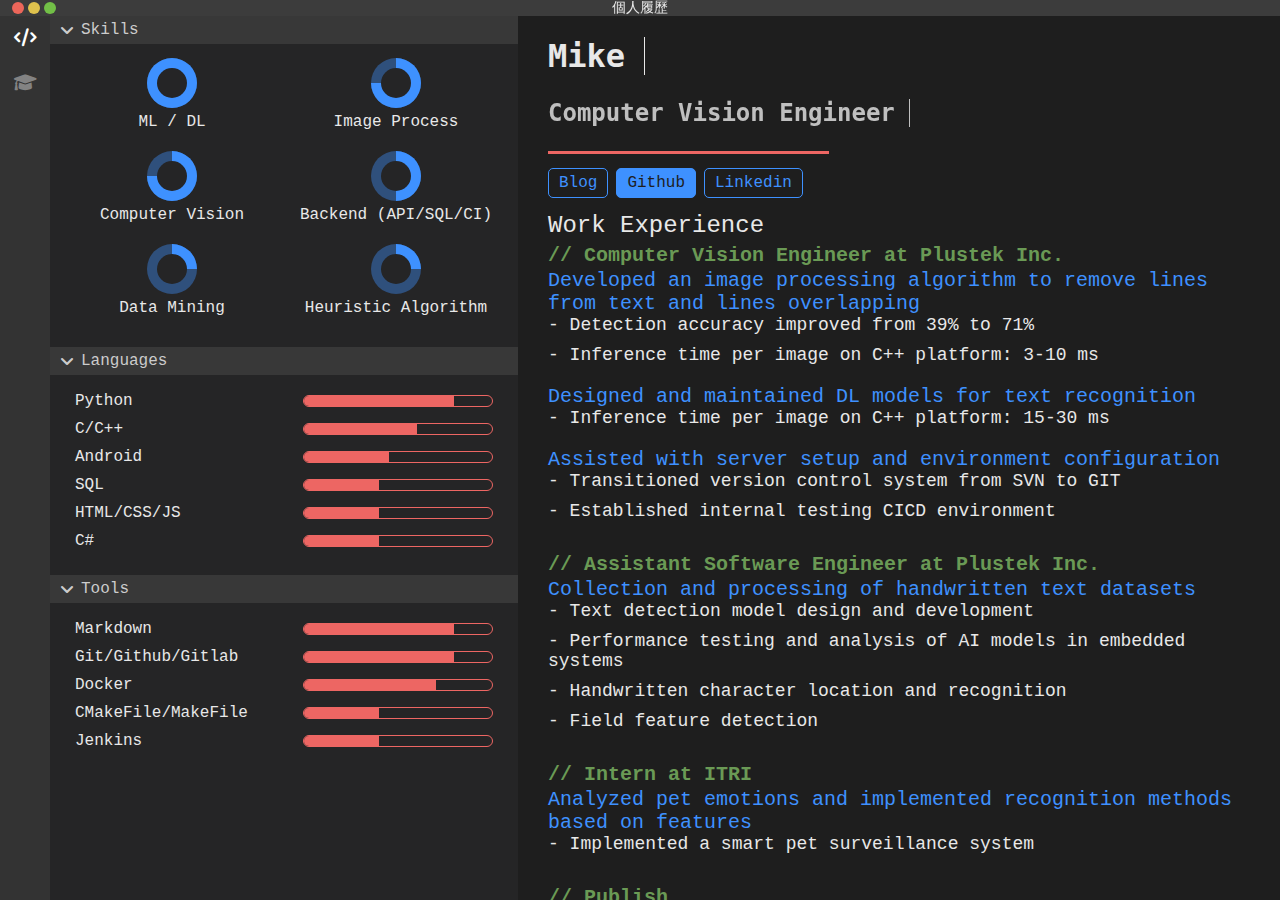
==== index.html @ 00a4b206 "Modify index.html" ====
<!DOCTYPE html>
<html lang="en">
<head>
<meta charset="UTF-8">
<meta name="viewport" content="width=device-width, initial-scale=1.0">
<title>Mike's resume</title>
<link rel="stylesheet" href="resume.css">
<link rel="stylesheet" href="https://cdnjs.cloudflare.com/ajax/libs/font-awesome/6.0.0-beta3/css/all.min.css">
<script src="https://code.jquery.com/jquery-3.6.0.min.js"></script>
<script src="resume.js" defer></script>
</head>
<body>
    <div class="resume-container">
        <div class="resume">
          <div class="top"><small class="circleBtn">&times;</small><small class="circleBtn">-</small><small class="circleBtn">+</small><small class="topText">個人履歷</small></div>
          <div class="bottom">
            <div class="activeSidebar">
                <div class="navTab active" data-target="skills"><span class="fas fa-code"></span></div>
                <div class="navTab" data-target="experience"><span class="fas fa-graduation-cap"> </span></div>
            </div>
            <div class="sidebar" data-id="skills">
              <div class="folder"><a class="folderTitle" href="javascript:;"><i class="fas fa-angle-down"></i>Skills</a>
                <div class="folderContent">
                  <ul class="listSkill">
                    <li>
                      <div class="circlePercent">
                        <div class="p90"></div>
                        <div class="p180"></div>
                        <div class="p270"></div>
                        <div class="p360"></div>
                      </div>ML / DL
                    </li>
                    <li>
                      <div class="circlePercent">
                        <div class="p90"></div>
                        <div class="p180"></div>
                        <div class="p270"></div>
                      </div>Image Process
                    </li>
                    <li>
                      <div class="circlePercent">
                        <div class="p90"></div>
                        <div class="p180"></div>
                        <div class="p270"></div>
                      </div>Computer Vision
                    </li>
                    <li>
                      <div class="circlePercent">
                        <div class="p90"></div>
                        <div class="p180"></div>
                      </div>Backend (API/SQL/CI)
                    </li>
                    <li>
                      <div class="circlePercent">
                        <div class="p90"></div>
                      </div>Data Mining
                    </li>
                    <li>
                      <div class="circlePercent">
                        <div class="p90"></div>
                      </div>Heuristic Algorithm
                    </li>
                  </ul>
                </div>
              </div>
              <div class="folder"><a class="folderTitle" href="#"><i class="fas fa-angle-down"></i>Languages</a>
                <div class="folderContent">
                  <ul class="listProgram">
                    <li>Python
                      <div class="bar">
                        <div class="value" data-percent="80%"></div>
                      </div>
                    </li>
                    <li>C/C++
                      <div class="bar">
                        <div class="value" data-percent="60%"></div>
                      </div>
                    </li>
                    <li>Android
                        <div class="bar">
                          <div class="value" data-percent="45%"></div>
                        </div>
                    </li>
                    <li>SQL
                      <div class="bar">
                        <div class="value" data-percent="40%"></div>
                      </div>
                    </li>
                    <li>HTML/CSS/JS
                      <div class="bar">
                        <div class="value" data-percent="40%"></div>
                      </div>
                    </li>
                    <li>C#
                      <div class="bar">
                        <div class="value" data-percent="40%"></div>
                      </div>
                    </li>
                  </ul>
                </div>
              </div>
              <div class="folder"><a class="folderTitle" href="#"><i class="fas fa-angle-down"></i>Tools</a>
                <div class="folderContent">
                  <ul class="listProgram">
                    <li>Markdown
                      <div class="bar">
                        <div class="value" data-percent="80%"></div>
                      </div>
                    </li>
                    <li>Git/Github/Gitlab
                      <div class="bar">
                        <div class="value" data-percent="80%"></div>
                      </div>
                    </li>
                    <li>Docker
                        <div class="bar">
                          <div class="value" data-percent="70%"></div>
                        </div>
                    </li>
                    <li>CMakeFile/MakeFile
                      <div class="bar">
                        <div class="value" data-percent="40%"></div>
                      </div>
                    </li>
                    <li>Jenkins
                      <div class="bar">
                        <div class="value" data-percent="40%"></div>
                      </div>
                    </li>
                  </ul>
                </div>
              </div>
            </div>
            <div class="sidebar" data-id="experience" style="display: none">
                <div class="folder"><a class="folderTitle" href="#"><i class="fas fa-angle-down"></i>Education</a>
                    <div class="folderContent">
                      <ul class="listExp">
                        <li class="expBlock"><span class="year">2021 Sep<br>~<br>2023 Jun</span>
                            <ul class="infoList">
                              <li style="font-size: 20px;">NKUST</li>
                              <li class="companyName">Electronical Engineering, MS</li>
                              <li class="frameworks">Python / C++</li>
                            </ul>
                        </li>
                        <li class="expBlock"><span class="year">2017 Sep<br>~<br>2021 Jun</span>
                          <ul class="infoList"> 
                            <li style="font-size: 20px;">NUU</li>
                            <li class="companyName">Electronic Engineering, BS</li>
                            <li class="frameworks">Python / C++ / C# / SQL </li>
                          </ul>
                        </li>
                      </ul>
                    </div>
                </div>
                <div class="folder"><a class="folderTitle" href="#"><i class="fas fa-angle-down"></i>Experience</a>
                <div class="folderContent">
                  <ul class="listExp">
                    <li class="expBlock"><span class="year">2023 Aug<br>~<br>now</span>
                      <ul class="infoList"> 
                        <li style="font-size: 20px;">Computer Vision Engineer</li>
                        <li class="companyName">Plustek Inc.</li>
                        <li class="frameworks">Python / C++</li>
                      </ul>
                    </li>
                    <li class="expBlock"><span class="year">2021 Sep<br>~<br>2023 Mar</span>
                        <ul class="infoList"> 
                          <li style="font-size: 20px;">Assistant Software Engineer</li>
                          <li class="companyName">Plustek Inc.</li>
                          <li class="frameworks">Python</li>
                        </ul>
                    </li>
                    <li class="expBlock"><span class="year">2020 Mar<br>~<br>2020 Aug</span>
                        <ul class="infoList"> 
                          <li style="font-size: 20px;">Intern</li>
                          <li class="companyName">ITRI</li>
                          <li class="frameworks">Python / C# / SQL </li>
                        </ul>
                    </li>
                  </ul>
                </div>
                </div>
            </div>
            <div class="right">
              <h1 class="titleName">Mike</h1>
              <h3 class="subTitle">Computer Vision Engineer</h3>
              <hr/>
              <div class="extBtns">
                <a class="btnExtLink" href="https://mikehuang0618.github.io/" target="_blank">Blog</a>
                <a class="btnExtLink fill" href="https://github.com/mikehuang0618" target="_blank">Github</a>
                <a class="btnExtLink" href="https://www.linkedin.com/in/mike-z-h-huang-01683a231/" target="_blank">Linkedin</a>
              </div>
              <h2>Work Experience</h2>
              <ul class="basic">
                <li>
                    <p class="comment" style="font-size: 20px; font-weight: bold;">Computer Vision Engineer at Plustek Inc.</p>
                    <ul>
                        <li style="color: #3E91FF; font-size: 20px;">Developed an image processing algorithm to remove lines from text and lines overlapping
                            <ul>
                                <li style="color: #E8E8E8; font-size: 18px;">- Detection accuracy improved from 39% to 71%</li>
                                <li style="color: #E8E8E8; font-size: 18px;">- Inference time per image on C++ platform: 3-10 ms</li>
                            </ul>
                        </li>
                        <li style="color: #3E91FF; font-size: 20px;">Designed and maintained DL models for text recognition
                            <ul>
                                <li style="color: #E8E8E8; font-size: 18px;">- Inference time per image on C++ platform: 15-30 ms</li>
                            </ul>
                        </li>
                        <li style="color: #3E91FF; font-size: 20px;">Assisted with server setup and environment configuration
                            <ul>
                                <li style="color: #E8E8E8; font-size: 18px;">- Transitioned version control system from SVN to GIT</li>
                                <li style="color: #E8E8E8; font-size: 18px;">- Established internal testing CICD environment</li>
                            </ul>
                        </li>
                    </ul>
                </li>
                <li>
                    <p class="comment" style="font-size: 20px; font-weight: bold;">Assistant Software Engineer at Plustek Inc.</p>
                    <ul>
                        <li style="color: #3E91FF; font-size: 20px;">Collection and processing of handwritten text datasets
                            <ul>
                                <li style="color: #E8E8E8; font-size: 18px;">- Text detection model design and development</li>
                                <li style="color: #E8E8E8; font-size: 18px;">- Performance testing and analysis of AI models in embedded systems</li>
                                <li style="color: #E8E8E8; font-size: 18px;">- Handwritten character location and recognition</li>
                                <li style="color: #E8E8E8; font-size: 18px;">- Field feature detection</li>
                            </ul>
                        </li>
                    </ul>
                </li>
                <li>
                    <p class="comment" style="font-size: 20px; font-weight: bold;">Intern at ITRI</p>
                    <ul>
                        <li style="color: #3E91FF; font-size: 20px;">Analyzed pet emotions and implemented recognition methods based on features
                            <ul>
                                <li style="color: #E8E8E8; font-size: 18px;">- Implemented a smart pet surveillance system</li>
                            </ul>
                        </li>
                    </ul>
                </li>
                <li>
                    <p class="comment" style="font-size: 20px; font-weight: bold;">Publish</p>
                    <ul>
                        <li style="color: #3E91FF; font-size: 20px;">International journals
                            <ul>
                                <li style="color: #E8E8E8; font-style: italic; font-size: 18px;">- Design and Validation of a Deep Learning Model for Renal Stone Detection and Segmentation on Kidney–Ureter–Bladder Images, Bioengineering, 2023</li>
                            </ul>
                            <ul>
                                <li style="color: #E8E8E8; font-style: italic; font-size: 18px;">- WPO: A Whale Particle Optimization Algorithm, Int J Comput Intell Syst, 2023</li>
                            </ul>
                            <ul>
                                <li style="color: #E8E8E8; font-style: italic; font-size: 18px;">- Retinal Vascular Image Segmentation Using Improved UNet Based on Residual Module, Bioengineering, 2023</li>
                            </ul>
                            <ul>
                                <li style="color: #E8E8E8; font-style: italic; font-size: 18px;">- IWGAN: Anomaly Detection in Airport Based on Improved Wasserstein Generative Adversarial Network, Applied Sciences, 2023</li>
                            </ul>
                            <ul>
                                <li style="color: #E8E8E8; font-style: italic; font-size: 18px;">- Deep Learning Model for Computer-Aided Diagnosis of Urolithiasis Detection from Kidney–Ureter–Bladder Images, Bioengineering, 2022</li>
                            </ul>
                            <ul>
                                <li style="color: #E8E8E8; font-style: italic; font-size: 18px;">- Multiple Feature Dependency Detection for Deep Learning Technology - Smart Pet Surveillance System Implementation, Electronics, 2020</li>
                            </ul>
                        </li>
                        <li style="color: #3E91FF; font-size: 20px;">International conference papers
                            <ul>
                                <li style="color: #E8E8E8; font-style: italic; font-size: 18px;">- Recognition of Handwritten English and Digits Using Stroke Features and MLP, SCIS&ISIS, 2023</li>
                            </ul>
                            <ul>
                                <li style="color: #E8E8E8; font-style: italic; font-size: 18px;">- Anomaly Detection in Airport based on Generative Adversarial Network for Intelligent Transportation System, ICCE-TW, 2022</li>
                            </ul>
                        </li>
                    </ul>
                </li>
              </ul>
            </div>
          </div>
        </div>
      </div>
</body>
</html>
---- resume.css ----
@charset "UTF-8";
html, body {
  margin: 0;
  padding: 0;
  height: 100%;
  width: 100%;
  font-family: "Consolas", "Courier New", "Fira Code", monospace;
  color: #E8E8E8;
  background: #eee;
}

@keyframes typing {
	from { width: 0 }
}

@keyframes caret {
	50% { border-right-color: transparent; }
}

.resume .bottom .right .titleName {
	font: bold 200% Consolas, Monaco, monospace;
	width: 5ch;
	white-space: nowrap;
	overflow: hidden;
	border-right: .05em solid;
	animation: typing 5s steps(5) forwards,
	           caret 1s steps(1) infinite;
}

.resume .bottom .right .subTitle {
	font: bold 150% Consolas, Monaco, monospace;
  opacity: 0.8;
	width: 25ch;
	white-space: nowrap;
	overflow: hidden;
	border-right: .05em solid;
	animation: typing 5s steps(25) forwards,
	           caret 1s steps(1) infinite;
}

h2, h4, h5 {
  margin: 0;
  font-weight: 400;
}

h2 {
  margin-bottom: 5px;
}

h4 {
  opacity: 0.7;
  margin-top: 30px;
}

a {
  color: #3E91FF;
  text-decoration: none;
}

ul {
  list-style: none;
  margin-top: 0;
  padding-left: 0;
}

.resume-container {
  display: flex;
  justify-content: center;
  align-items: center;
  height: 100vh; /* Fill the entire viewport height */
  width: 100vw;  /* Fill the entire viewport width */
  overflow: hidden;
}
.resume {
  display: flex;
  flex-direction: column;
  width: 100%;
  height: 100%;
  background: #fff; /* Optional: Background color */
  overflow: hidden;
}
.resume .top {
  position: relative;
  background-color: #3C3C3C;
  height: 24px;
  padding: 0px 10px;
  display: flex;
  align-items: center;
}
.resume .top .topText {
  position: absolute;
  left: 50%;
  top: 50%;
  transform: translate(-50%, -50%);
  font-size: 14px;
}
.resume .top .circleBtn {
  position: relative;
  border-radius: 50%;
  text-align: center;
  cursor: pointer;
  width: 16px;
  height: 16px;
  font-size: 16px;
  line-height: 14px;
  transform: scale(0.75);
}
.resume .top .circleBtn .circleBtnIcon {
  position: absolute;
  left: 50%;
  top: 50%;
  transform: translate(-50%, -50%);
}
.resume .top .circleBtn:nth-child(1) {
  background-color: #EC665A;
  color: #EC665A;
}
.resume .top .circleBtn:nth-child(1):hover {
  color: #731611;
}
.resume .top .circleBtn:nth-child(2) {
  background-color: #DFC24D;
  color: #DFC24D;
}
.resume .top .circleBtn:nth-child(2):hover {
  color: #8F5B24;
}
.resume .top .circleBtn:nth-child(3) {
  background-color: #72BF47;
  color: #72BF47;
}
.resume .top .circleBtn:nth-child(3):hover {
  color: #2D641E;
}
.resume .bottom {
  display: flex;
  height: 100%;
}
.resume .bottom .activeSidebar {
  width: 50px;
  background-color: #333333;
}
.resume .bottom .activeSidebar .navTab {
  text-align: center;
  padding: 12px 0px;
  font-size: 18px;
  cursor: pointer;
  color: #838383;
}
.resume .bottom .activeSidebar .navTab.active, .resume .bottom .activeSidebar .navTab:hover {
  color: white;
}
.resume .bottom .sidebar {
  background: #252526;
  flex: 4;
}
.resume .bottom .sidebar .folder .folderTitle {
  display: flex;
  align-items: center;
  color: #CCCCCC;
  background-color: #383838;
  border: solid 1px #383838;
  padding: 4px 10px;
  cursor: pointer;
}
.resume .bottom .sidebar .folder .folderTitle:hover {
  border-color: #3E91FF;
}
.resume .bottom .sidebar .folder .folderTitle i {
  width: 20px;
}
.resume .bottom .sidebar .folder .folderContent {
  background-color: #252526;
  padding: 4px 10px;
}
.resume .bottom .right {
  background: #1E1E1E;
  flex: 6;
  padding: 0px 30px;
  padding-bottom: 20px;
  overflow: auto;
}
.resume .bottom .right::-webkit-scrollbar {
  width: 0px;
  background: transparent;
}

.resume .bottom .right hr {
  border: none;
  border-bottom: 3px solid #ed6663;
  width: 40%;
  margin-left: 0;
  margin-bottom: 14px;
}
.resume .bottom .right p.comment {
  color: #6A9A55;
  margin: 2px 0px;
}
.resume .bottom .right p.comment:before {
  content: "// ";
}
.resume .bottom .right .extBtns {
  display: flex;
  margin: 14px 0px;
}
.resume .bottom .right .extBtns .btnExtLink {
  display: inline-block;
  padding: 5px 10px;
  margin-right: 8px;
  transition-duration: 0.2s;
  overflow: hidden;
  border: solid 1px #3E91FF;
  box-sizing: border-box;
  font-weight: 500;
  border-radius: 5px;
}
.resume .bottom .right .extBtns .btnExtLink.fill {
  background-color: #3E91FF;
  border-color: #3E91FF;
  color: #1E1E1E;
}
.resume .bottom .right .extBtns .btnExtLink:hover {
  background-color: #ed6663;
  border-color: #ed6663;
  color: #252526;
}

ul.listSkill {
  display: flex;
  flex-wrap: wrap;
}
ul.listSkill li {
  width: 50%;
  display: flex;
  flex-direction: column;
  align-items: center;
  text-align: center;
  padding: 10px;
  box-sizing: border-box;
  font-size: 16px;
}

.circlePercent {
  width: 50px;
  height: 50px;
  position: relative;
  background-color: rgba(62, 145, 255, 0.4);
  border-radius: 50%;
  overflow: hidden;
  margin-bottom: 5px;
}
.circlePercent:after {
  content: "";
  width: calc(100% - 20px);
  height: calc(100% - 20px);
  position: absolute;
  left: 50%;
  top: 50%;
  transform: translate(-50%, -50%);
  background-color: #252526;
  border-radius: 50%;
}
.circlePercent .p90, .circlePercent .p180, .circlePercent .p270, .circlePercent .p360 {
  width: 50%;
  height: 50%;
  position: absolute;
  background-color: #3E91FF;
}
.circlePercent .p90 {
  top: 0;
  left: 50%;
}
.circlePercent .p180 {
  top: 50%;
  left: 50%;
}
.circlePercent .p270 {
  top: 50%;
  left: 0;
}
.circlePercent .p360 {
  top: 0;
  left: 0;
}

ul.listProgram {
  margin-top: 8px;
}
ul.listProgram li {
  padding: 5px 15px;
  display: flex;
  justify-content: space-between;
  align-items: center;
}
ul.listProgram li .bar {
  width: 45%;
  height: 10px;
  border: solid 1px #ed6663;
  border-radius: 12px;
  overflow: hidden;
}
ul.listProgram li .bar .value {
  width: 0;
  height: 100%;
  background-color: #ed6663;
}

ul.listExp li.expBlock {
  display: flex;
  margin: 10px 0px;
  min-height: 60px;
}
ul.listExp li.expBlock .year {
  display: inline-block;
  font-size: 18px;
  width: 100px;
  text-align: center;
  padding-right: 0 10px;
}
ul.listExp li.expBlock .infoList {
  padding-left: 10px;
  border-left: 5px solid #fff;
}
ul.listExp li.expBlock .infoList li {
  font-weight: bold;
  padding-bottom: 4px;
}
ul.listExp li.expBlock .infoList .companyName {
  font-size: 18px;
  color: #6A9A55;
}
ul.listExp li.expBlock .infoList .frameworks {
  font-size: 16px;
  color: #D2B87C;
  font-weight: normal;
}
ul.listExp li.expBlock:nth-child(1) .infoList {
  border-color: rgba(62, 145, 255, 0.4);
}
ul.listExp li.expBlock:nth-child(2) .infoList {
  border-color: rgba(62, 145, 255, 0.7);
}
ul.listExp li.expBlock:nth-child(3) .infoList {
  border-color: #3E91FF;
}
ul.listExp li.expBlock:nth-child(4) .infoList {
  border-color: #4192fc;
}
ul.listExp li.expBlock:nth-child(5) .infoList {
  border-color: #4a96f9;
}

ul.basic li {
  padding-bottom: 10px;
}
ul.basic li p {
  margin: 4px 0px;
}
ul.basic li small {
  color: #ccc;
  display: block;
}
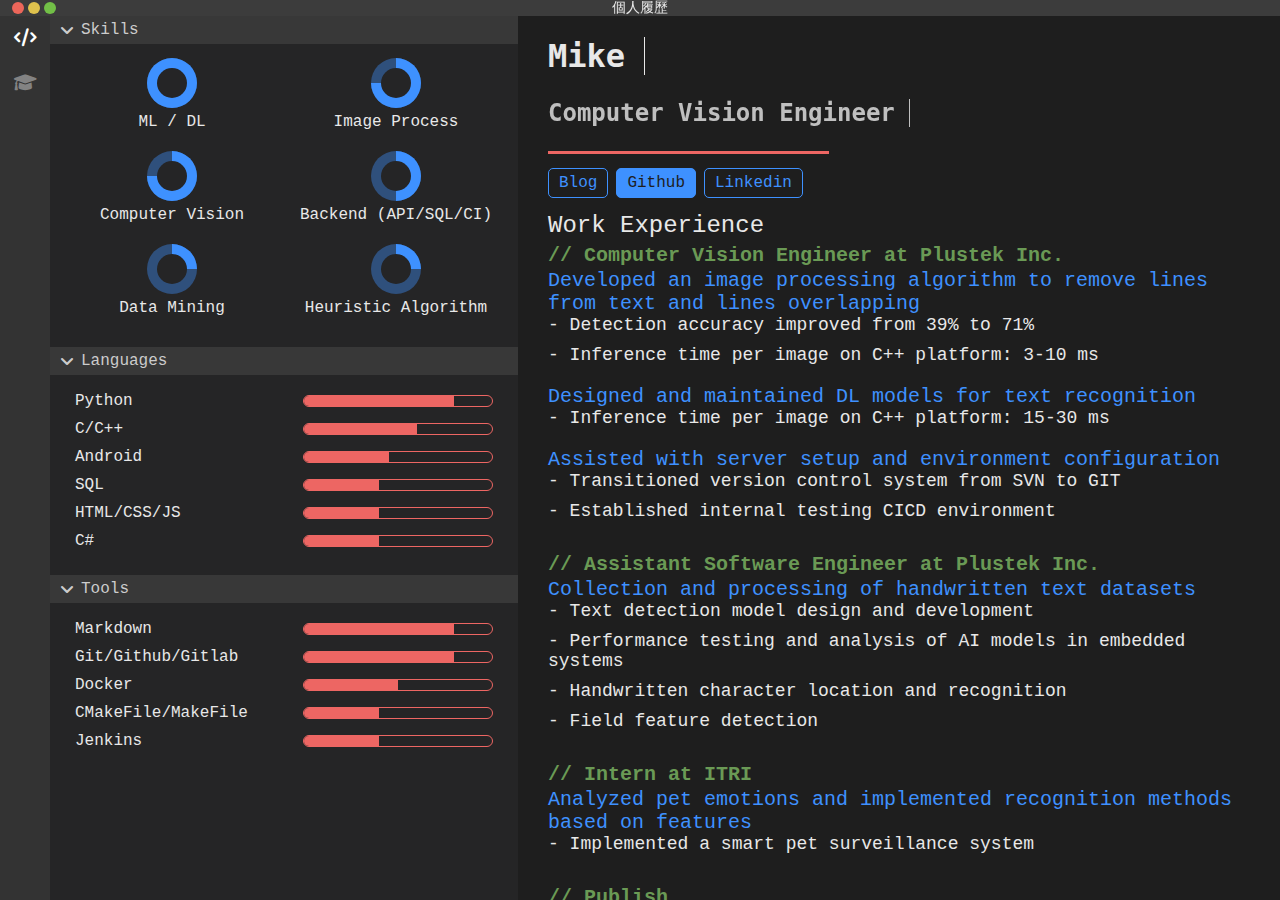
==== commit bb5eab06: "Update resume." ====
--- a/index.html
+++ b/index.html
@@ -114,7 +114,7 @@
                     </li>
                     <li>Docker
                         <div class="bar">
-                          <div class="value" data-percent="70%"></div>
+                          <div class="value" data-percent="50%"></div>
                         </div>
                     </li>
                     <li>CMakeFile/MakeFile
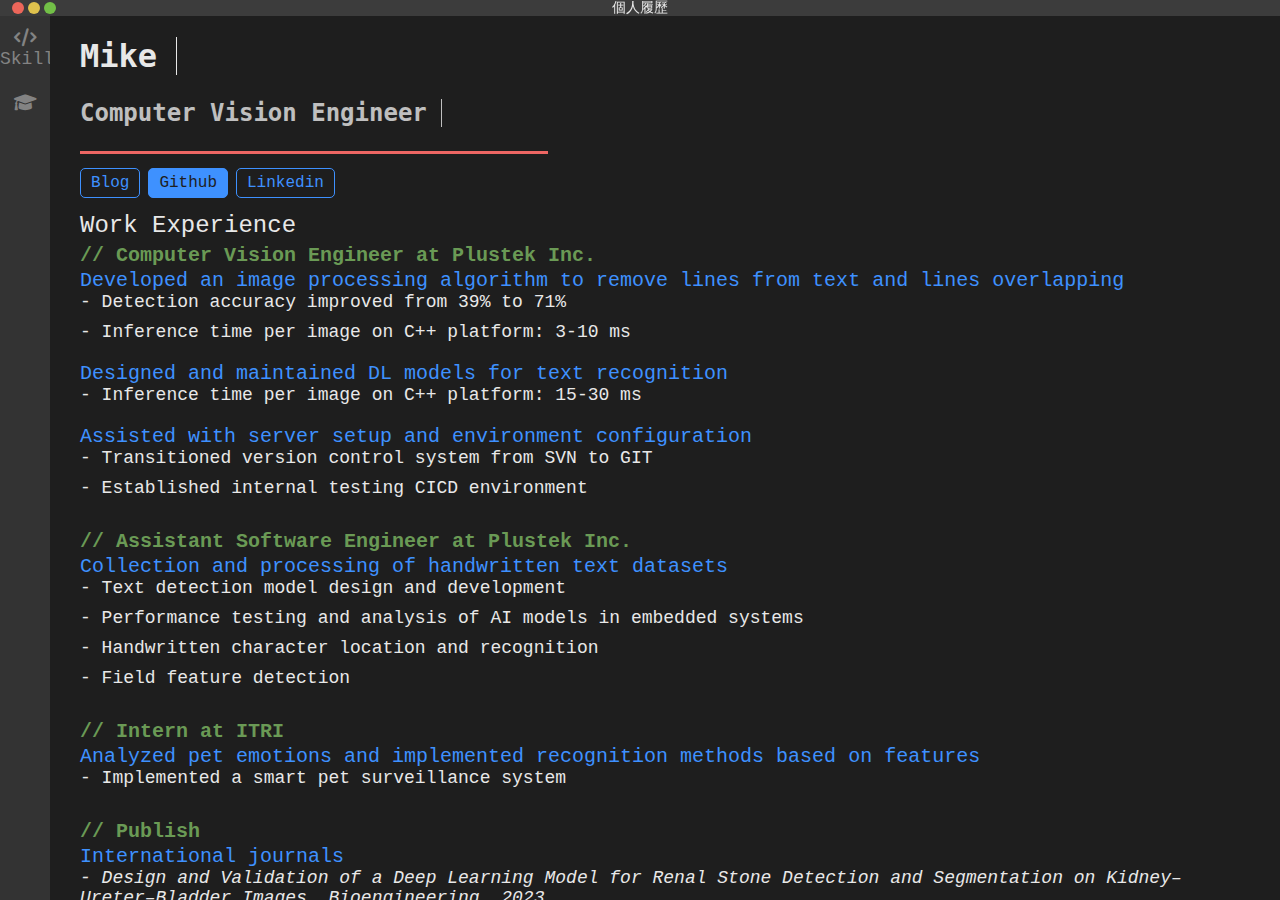
==== commit 111d84bc: "Modify sidebar" ====
--- a/index.html
+++ b/index.html
@@ -15,10 +15,15 @@
           <div class="top"><small class="circleBtn">&times;</small><small class="circleBtn">-</small><small class="circleBtn">+</small><small class="topText">個人履歷</small></div>
           <div class="bottom">
             <div class="activeSidebar">
-                <div class="navTab active" data-target="skills"><span class="fas fa-code"></span></div>
-                <div class="navTab" data-target="experience"><span class="fas fa-graduation-cap"> </span></div>
-            </div>
-            <div class="sidebar" data-id="skills">
+                <div class="navTab" data-target="skills" title="Skills">
+                  <span class="fas fa-code"></span>
+                  <div class="tooltip">Skills</div>
+                </div>
+                <div class="navTab" data-target="experience" title="Experience">
+                  <span class="fas fa-graduation-cap"></span>
+                </div>
+            </div>
+            <div class="sidebar" data-id="skills" style="display: none">
               <div class="folder"><a class="folderTitle" href="javascript:;"><i class="fas fa-angle-down"></i>Skills</a>
                 <div class="folderContent">
                   <ul class="listSkill">
--- a/resume.css
+++ b/resume.css
@@ -15,6 +15,7 @@
 
 @keyframes caret {
 	50% { border-right-color: transparent; }
+  to { border-right: none; }
 }
 
 .resume .bottom .right .titleName {
@@ -24,7 +25,7 @@
 	overflow: hidden;
 	border-right: .05em solid;
 	animation: typing 5s steps(5) forwards,
-	           caret 1s steps(1) infinite;
+	           caret 1s steps(1) 5s forwards;
 }
 
 .resume .bottom .right .subTitle {
@@ -35,7 +36,7 @@
 	overflow: hidden;
 	border-right: .05em solid;
 	animation: typing 5s steps(25) forwards,
-	           caret 1s steps(1) infinite;
+	           caret 1s steps(1) 5s forwards;
 }
 
 h2, h4, h5 {
@@ -136,6 +137,9 @@
   display: flex;
   height: 100%;
 }
+.resume .bottom.hidden {
+  display: none;
+}
 .resume .bottom .activeSidebar {
   width: 50px;
   background-color: #333333;
@@ -152,7 +156,8 @@
 }
 .resume .bottom .sidebar {
   background: #252526;
-  flex: 4;
+  flex: 0;
+  display: none;
 }
 .resume .bottom .sidebar .folder .folderTitle {
   display: flex;
@@ -175,10 +180,11 @@
 }
 .resume .bottom .right {
   background: #1E1E1E;
-  flex: 6;
+  flex: 1;
   padding: 0px 30px;
   padding-bottom: 20px;
   overflow: auto;
+  height: 100%;
 }
 .resume .bottom .right::-webkit-scrollbar {
   width: 0px;
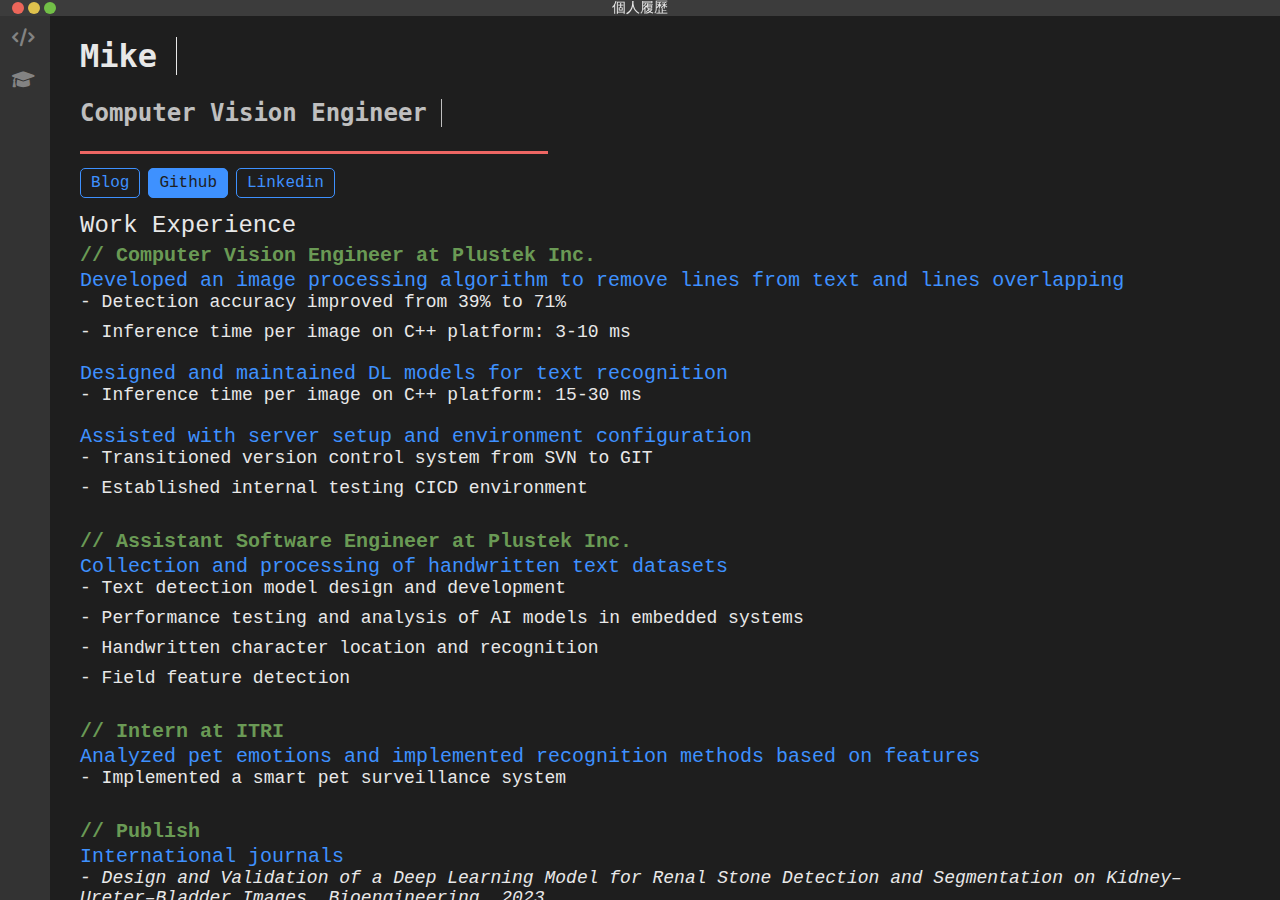
==== commit cf2fd0fb: "Add tooltips" ====
--- a/index.html
+++ b/index.html
@@ -15,12 +15,13 @@
           <div class="top"><small class="circleBtn">&times;</small><small class="circleBtn">-</small><small class="circleBtn">+</small><small class="topText">個人履歷</small></div>
           <div class="bottom">
             <div class="activeSidebar">
-                <div class="navTab" data-target="skills" title="Skills">
+                <div class="navTab" data-target="skills">
                   <span class="fas fa-code"></span>
                   <div class="tooltip">Skills</div>
                 </div>
-                <div class="navTab" data-target="experience" title="Experience">
+                <div class="navTab" data-target="experience">
                   <span class="fas fa-graduation-cap"></span>
+                  <div class="tooltip">Experience</div>
                 </div>
             </div>
             <div class="sidebar" data-id="skills" style="display: none">
--- a/resume.css
+++ b/resume.css
@@ -143,10 +143,17 @@
 .resume .bottom .activeSidebar {
   width: 50px;
   background-color: #333333;
+  transition: width 0.3s;
+  overflow: hidden;
+}
+.resume .bottom .activeSidebar:hover {
+  width: 200px;
 }
 .resume .bottom .activeSidebar .navTab {
+  position: relative;
+  display: flex;
   text-align: center;
-  padding: 12px 0px;
+  padding: 12px 12px;
   font-size: 18px;
   cursor: pointer;
   color: #838383;
@@ -154,6 +161,21 @@
 .resume .bottom .activeSidebar .navTab.active, .resume .bottom .activeSidebar .navTab:hover {
   color: white;
 }
+
+.tooltip {
+  display: none;
+  position: absolute;
+  left: 30%;
+  margin-left: 10px;
+  opacity: 0;
+  transition: opacity 0.3s;
+}
+
+.navTab:hover .tooltip {
+  display: block; /* 懸停時顯示 */
+  opacity: 1; /* 懸停時顯示 */
+}
+
 .resume .bottom .sidebar {
   background: #252526;
   flex: 0;
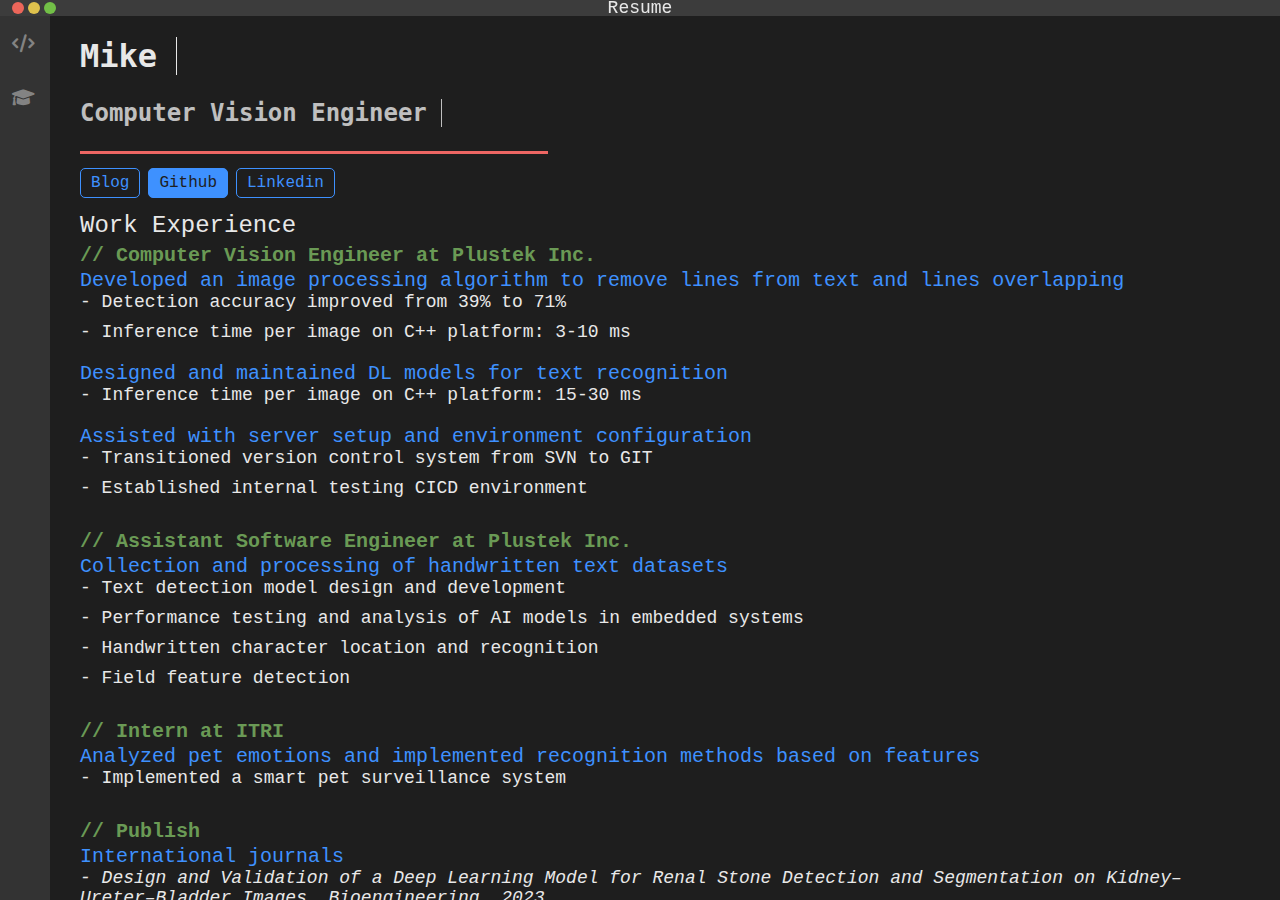
==== commit 36754098: "Modify something" ====
--- a/index.html
+++ b/index.html
@@ -12,7 +12,12 @@
 <body>
     <div class="resume-container">
         <div class="resume">
-          <div class="top"><small class="circleBtn">&times;</small><small class="circleBtn">-</small><small class="circleBtn">+</small><small class="topText">個人履歷</small></div>
+          <div class="top">
+            <small class="circleBtn">&times;</small>
+            <small class="circleBtn">-</small>
+            <small class="circleBtn">+</small>
+            <small class="topText">Resume</small>
+          </div>
           <div class="bottom">
             <div class="activeSidebar">
                 <div class="navTab" data-target="skills">
--- a/resume.css
+++ b/resume.css
@@ -93,7 +93,7 @@
   left: 50%;
   top: 50%;
   transform: translate(-50%, -50%);
-  font-size: 14px;
+  font-size: 18px;
 }
 .resume .top .circleBtn {
   position: relative;
@@ -153,7 +153,7 @@
   position: relative;
   display: flex;
   text-align: center;
-  padding: 12px 12px;
+  padding: 18px 12px;
   font-size: 18px;
   cursor: pointer;
   color: #838383;
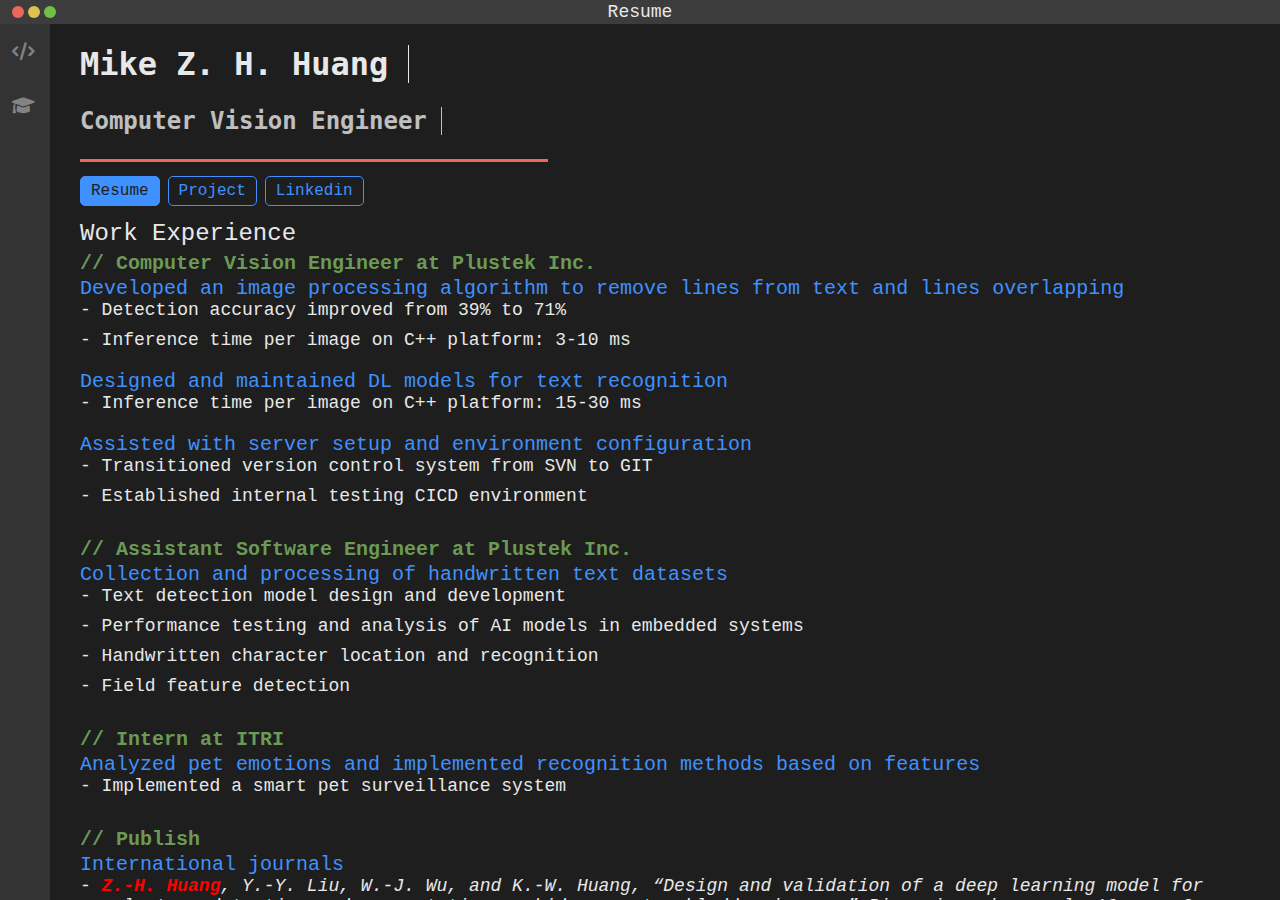
==== commit 025eda8f: "1. Fine-tune, 2. Add links to journals." ====
--- a/index.html
+++ b/index.html
@@ -192,13 +192,13 @@
                 </div>
             </div>
             <div class="right">
-              <h1 class="titleName">Mike</h1>
+              <h1 class="titleName">Mike Z. H. Huang</h1>
               <h3 class="subTitle">Computer Vision Engineer</h3>
               <hr/>
               <div class="extBtns">
-                <a class="btnExtLink" href="https://mikehuang0618.github.io/" target="_blank">Blog</a>
-                <a class="btnExtLink fill" href="https://github.com/mikehuang0618" target="_blank">Github</a>
-                <a class="btnExtLink" href="https://www.linkedin.com/in/mike-z-h-huang-01683a231/" target="_blank">Linkedin</a>
+                <a class="btnExtLink fill" href="index.html">Resume</a>
+                <a class="btnExtLink" href="project.html">Project</a>
+                <a class="btnExtLink" href="https://www.linkedin.com/in/mike-z-h-huang/" target="_blank">Linkedin</a>
               </div>
               <h2>Work Experience</h2>
               <ul class="basic">
@@ -248,36 +248,52 @@
                     </ul>
                 </li>
                 <li>
-                    <p class="comment" style="font-size: 20px; font-weight: bold;">Publish</p>
+                  <p class="comment" style="font-size: 20px; font-weight: bold;">Publish</p>
                     <ul>
-                        <li style="color: #3E91FF; font-size: 20px;">International journals
-                            <ul>
-                                <li style="color: #E8E8E8; font-style: italic; font-size: 18px;">- Design and Validation of a Deep Learning Model for Renal Stone Detection and Segmentation on Kidney–Ureter–Bladder Images, Bioengineering, 2023</li>
-                            </ul>
-                            <ul>
-                                <li style="color: #E8E8E8; font-style: italic; font-size: 18px;">- WPO: A Whale Particle Optimization Algorithm, Int J Comput Intell Syst, 2023</li>
-                            </ul>
-                            <ul>
-                                <li style="color: #E8E8E8; font-style: italic; font-size: 18px;">- Retinal Vascular Image Segmentation Using Improved UNet Based on Residual Module, Bioengineering, 2023</li>
-                            </ul>
-                            <ul>
-                                <li style="color: #E8E8E8; font-style: italic; font-size: 18px;">- IWGAN: Anomaly Detection in Airport Based on Improved Wasserstein Generative Adversarial Network, Applied Sciences, 2023</li>
-                            </ul>
-                            <ul>
-                                <li style="color: #E8E8E8; font-style: italic; font-size: 18px;">- Deep Learning Model for Computer-Aided Diagnosis of Urolithiasis Detection from Kidney–Ureter–Bladder Images, Bioengineering, 2022</li>
-                            </ul>
-                            <ul>
-                                <li style="color: #E8E8E8; font-style: italic; font-size: 18px;">- Multiple Feature Dependency Detection for Deep Learning Technology - Smart Pet Surveillance System Implementation, Electronics, 2020</li>
-                            </ul>
-                        </li>
-                        <li style="color: #3E91FF; font-size: 20px;">International conference papers
-                            <ul>
-                                <li style="color: #E8E8E8; font-style: italic; font-size: 18px;">- Recognition of Handwritten English and Digits Using Stroke Features and MLP, SCIS&ISIS, 2023</li>
-                            </ul>
-                            <ul>
-                                <li style="color: #E8E8E8; font-style: italic; font-size: 18px;">- Anomaly Detection in Airport based on Generative Adversarial Network for Intelligent Transportation System, ICCE-TW, 2022</li>
-                            </ul>
-                        </li>
+                      <li style="color: #3E91FF; font-size: 20px;">International journals
+                        <ul>
+                            <a href="https://doi.org/10.3390/bioengineering10080970" target="_blank" style="text-decoration: none; color: inherit;">
+                                <li style="color: #E8E8E8; font-style: italic; font-size: 18px;">- <strong style="color: red;">Z.-H. Huang</strong>, Y.-Y. Liu, W.-J. Wu, and K.-W. Huang, “Design and validation of a deep learning model for renal stone detection and segmentation on kidney–ureter–bladder images,” Bioengineering, vol. 10, no. 8, p. 970, Aug. 2023.</li>
+                            </a>
+                        </ul>
+                        <ul>
+                            <a href="https://doi.org/10.1007/s44196-023-00295-6" target="_blank" style="text-decoration: none; color: inherit;">
+                                <li style="color: #E8E8E8; font-style: italic; font-size: 18px;">- K.-W. Huang, Z.-X. Wu, C.-L. Jiang, <strong style="color: red;">Z.-H. Huang</strong>, and S.-H. Lee, “WPO: A Whale Particle Optimization Algorithm,” International Journal of Computational Intelligence Systems, vol. 16, no. 1, Jul. 2023.</li>
+                            </a>
+                        </ul>
+                        <ul>
+                            <a href="https://doi.org/10.3390/bioengineering10060722" target="_blank" style="text-decoration: none; color: inherit;">
+                                <li style="color: #E8E8E8; font-style: italic; font-size: 18px;">- K.-W. Huang, Y. Yang, <strong style="color: red;">Z.-H. Huang</strong>, Y. Liu, and S.-H. Lee, “Retinal Vascular Image Segmentation Using Improved UNet Based on Residual Module,” Bioengineering, vol. 10, no. 6, pp. 722–722, Jun. 2023.</li>
+                            </a>
+                        </ul>
+                        <ul>
+                            <a href="https://doi.org/10.3390/app13031397" target="_blank" style="text-decoration: none; color: inherit;">
+                                <li style="color: #E8E8E8; font-style: italic; font-size: 18px;">- K.-W. Huang, G.-W. Chen, <strong style="color: red;">Z.-H. Huang</strong>, and S.-H. Lee, “IWGAN: Anomaly Detection in Airport Based on Improved Wasserstein Generative Adversarial Network,” Applied Sciences, vol. 13, no. 3, pp. 1397–1397, Jan. 2023.</li>
+                            </a>
+                        </ul>
+                        <ul>
+                            <a href="https://doi.org/10.3390/bioengineering9120811" target="_blank" style="text-decoration: none; color: inherit;">
+                                <li style="color: #E8E8E8; font-style: italic; font-size: 18px;">- Y.-Y. Liu, <strong style="color: red;">Z.-H. Huang</strong>, and K.-W. Huang, “Deep Learning Model for Computer-Aided Diagnosis of Urolithiasis Detection from Kidney–Ureter–Bladder Images,” Bioengineering, vol. 9, no. 12, p. 811, Dec. 2022.</li>
+                            </a>
+                        </ul>
+                        <ul>
+                            <a href="https://doi.org/10.3390/electronics9091387" target="_blank" style="text-decoration: none; color: inherit;">
+                                <li style="color: #E8E8E8; font-style: italic; font-size: 18px;">- M.-F. Tsai, P.-C. Lin, <strong style="color: red;">Z.-H. Huang</strong>, and C.-H. Lin, “Multiple Feature Dependency Detection for Deep Learning Technology—Smart Pet Surveillance System Implementation,” Electronics, vol. 9, no. 9, p. 1387, Aug. 2020.</li>
+                            </a>
+                        </ul>
+                    </li>
+                    <li style="color: #3E91FF; font-size: 20px;">International conference papers
+                        <ul>
+                            <a href="https://doi.org/10.1109/SCISISIS55246.2022.10002071" target="_blank" style="text-decoration: none; color: inherit;">
+                                <li style="color: #E8E8E8; font-style: italic; font-size: 18px;">- C.-H. Chen, <strong style="color: red;">Z.-H. Huang</strong>, and K.-W. Huang, “Recognition of Handwritten English and Digits Using Stroke Features and MLP,” 2022 Joint 12th International Conference on Soft Computing and Intelligent Systems and 23rd International Symposium on Advanced Intelligent Systems (SCIS&ISIS), Nov. 2022.</li>
+                            </a>
+                        </ul>
+                        <ul>
+                            <a href="https://ieeexplore.ieee.org/document/9869202" target="_blank" style="text-decoration: none; color: inherit;">
+                                <li style="color: #E8E8E8; font-style: italic; font-size: 18px;">- K.-W. Huang, G.-W. Chen, <strong style="color: red;">Z.-H. Huang</strong>, and S.-H. Lee, “Anomaly Detection in Airport based on Generative Adversarial Network for Intelligent Transportation System,” 2022 IEEE International Conference on Consumer Electronics - Taiwan, Jul. 2022.</li>
+                            </a>
+                        </ul>
+                    </li>                    
                     </ul>
                 </li>
               </ul>
--- a/resume.css
+++ b/resume.css
@@ -20,11 +20,11 @@
 
 .resume .bottom .right .titleName {
 	font: bold 200% Consolas, Monaco, monospace;
-	width: 5ch;
+	width: 17ch;
 	white-space: nowrap;
 	overflow: hidden;
 	border-right: .05em solid;
-	animation: typing 5s steps(5) forwards,
+	animation: typing 5s steps(17) forwards,
 	           caret 1s steps(1) 5s forwards;
 }
 
@@ -81,9 +81,9 @@
   overflow: hidden;
 }
 .resume .top {
+  min-height: 24px;
   position: relative;
   background-color: #3C3C3C;
-  height: 24px;
   padding: 0px 10px;
   display: flex;
   align-items: center;
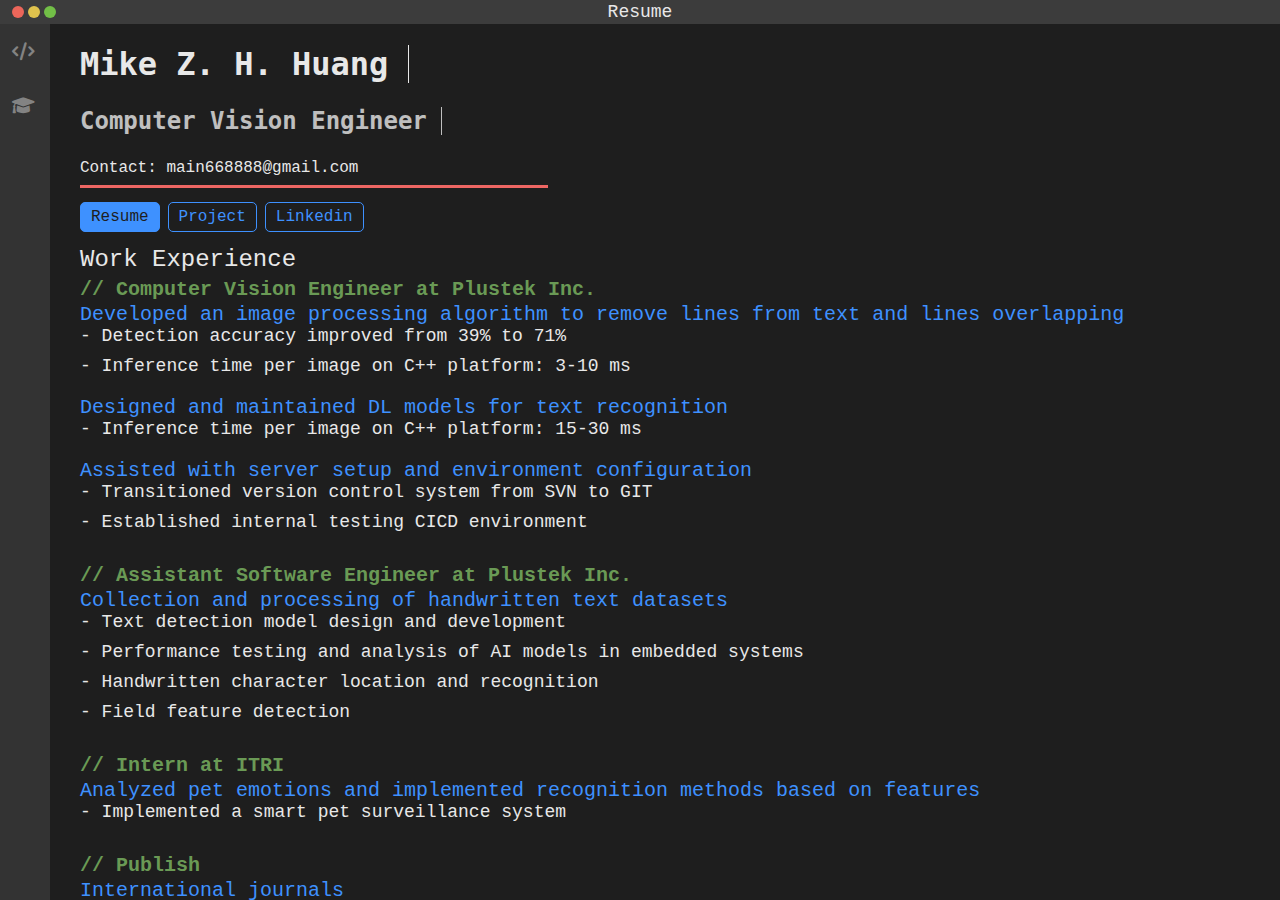
==== commit b27eb1f2: "Add contact info" ====
--- a/index.html
+++ b/index.html
@@ -194,6 +194,7 @@
             <div class="right">
               <h1 class="titleName">Mike Z. H. Huang</h1>
               <h3 class="subTitle">Computer Vision Engineer</h3>
+              Contact: main668888@gmail.com
               <hr/>
               <div class="extBtns">
                 <a class="btnExtLink fill" href="index.html">Resume</a>
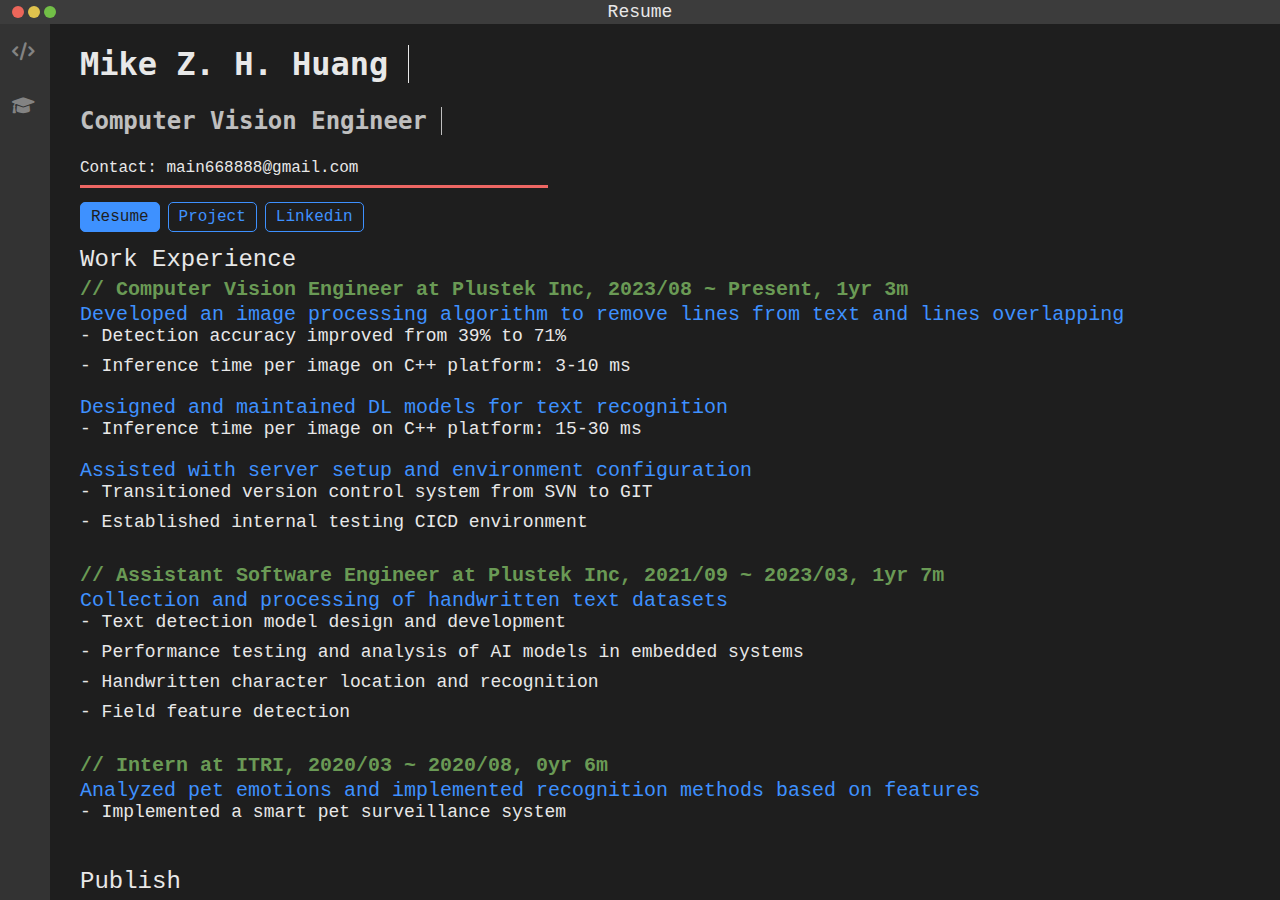
==== commit a940d698: "Adjust layout." ====
--- a/index.html
+++ b/index.html
@@ -204,7 +204,7 @@
               <h2>Work Experience</h2>
               <ul class="basic">
                 <li>
-                    <p class="comment" style="font-size: 20px; font-weight: bold;">Computer Vision Engineer at Plustek Inc.</p>
+                    <p class="comment" style="font-size: 20px; font-weight: bold;">Computer Vision Engineer at Plustek Inc, 2023/08 ~ Present, 1yr 3m</p>
                     <ul>
                         <li style="color: #3E91FF; font-size: 20px;">Developed an image processing algorithm to remove lines from text and lines overlapping
                             <ul>
@@ -226,7 +226,7 @@
                     </ul>
                 </li>
                 <li>
-                    <p class="comment" style="font-size: 20px; font-weight: bold;">Assistant Software Engineer at Plustek Inc.</p>
+                    <p class="comment" style="font-size: 20px; font-weight: bold;">Assistant Software Engineer at Plustek Inc, 2021/09 ~ 2023/03, 1yr 7m</p>
                     <ul>
                         <li style="color: #3E91FF; font-size: 20px;">Collection and processing of handwritten text datasets
                             <ul>
@@ -239,7 +239,7 @@
                     </ul>
                 </li>
                 <li>
-                    <p class="comment" style="font-size: 20px; font-weight: bold;">Intern at ITRI</p>
+                    <p class="comment" style="font-size: 20px; font-weight: bold;">Intern at ITRI, 2020/03 ~ 2020/08, 0yr 6m</p>
                     <ul>
                         <li style="color: #3E91FF; font-size: 20px;">Analyzed pet emotions and implemented recognition methods based on features
                             <ul>
@@ -248,54 +248,56 @@
                         </li>
                     </ul>
                 </li>
+              </ul>
+              <h2>Publish</h2>
+              <ul class="basic">
                 <li>
-                  <p class="comment" style="font-size: 20px; font-weight: bold;">Publish</p>
-                    <ul>
-                      <li style="color: #3E91FF; font-size: 20px;">International journals
-                        <ul>
-                            <a href="https://doi.org/10.3390/bioengineering10080970" target="_blank" style="text-decoration: none; color: inherit;">
-                                <li style="color: #E8E8E8; font-style: italic; font-size: 18px;">- <strong style="color: red;">Z.-H. Huang</strong>, Y.-Y. Liu, W.-J. Wu, and K.-W. Huang, “Design and validation of a deep learning model for renal stone detection and segmentation on kidney–ureter–bladder images,” Bioengineering, vol. 10, no. 8, p. 970, Aug. 2023.</li>
-                            </a>
-                        </ul>
-                        <ul>
-                            <a href="https://doi.org/10.1007/s44196-023-00295-6" target="_blank" style="text-decoration: none; color: inherit;">
-                                <li style="color: #E8E8E8; font-style: italic; font-size: 18px;">- K.-W. Huang, Z.-X. Wu, C.-L. Jiang, <strong style="color: red;">Z.-H. Huang</strong>, and S.-H. Lee, “WPO: A Whale Particle Optimization Algorithm,” International Journal of Computational Intelligence Systems, vol. 16, no. 1, Jul. 2023.</li>
-                            </a>
-                        </ul>
-                        <ul>
-                            <a href="https://doi.org/10.3390/bioengineering10060722" target="_blank" style="text-decoration: none; color: inherit;">
-                                <li style="color: #E8E8E8; font-style: italic; font-size: 18px;">- K.-W. Huang, Y. Yang, <strong style="color: red;">Z.-H. Huang</strong>, Y. Liu, and S.-H. Lee, “Retinal Vascular Image Segmentation Using Improved UNet Based on Residual Module,” Bioengineering, vol. 10, no. 6, pp. 722–722, Jun. 2023.</li>
-                            </a>
-                        </ul>
-                        <ul>
-                            <a href="https://doi.org/10.3390/app13031397" target="_blank" style="text-decoration: none; color: inherit;">
-                                <li style="color: #E8E8E8; font-style: italic; font-size: 18px;">- K.-W. Huang, G.-W. Chen, <strong style="color: red;">Z.-H. Huang</strong>, and S.-H. Lee, “IWGAN: Anomaly Detection in Airport Based on Improved Wasserstein Generative Adversarial Network,” Applied Sciences, vol. 13, no. 3, pp. 1397–1397, Jan. 2023.</li>
-                            </a>
-                        </ul>
-                        <ul>
-                            <a href="https://doi.org/10.3390/bioengineering9120811" target="_blank" style="text-decoration: none; color: inherit;">
-                                <li style="color: #E8E8E8; font-style: italic; font-size: 18px;">- Y.-Y. Liu, <strong style="color: red;">Z.-H. Huang</strong>, and K.-W. Huang, “Deep Learning Model for Computer-Aided Diagnosis of Urolithiasis Detection from Kidney–Ureter–Bladder Images,” Bioengineering, vol. 9, no. 12, p. 811, Dec. 2022.</li>
-                            </a>
-                        </ul>
-                        <ul>
-                            <a href="https://doi.org/10.3390/electronics9091387" target="_blank" style="text-decoration: none; color: inherit;">
-                                <li style="color: #E8E8E8; font-style: italic; font-size: 18px;">- M.-F. Tsai, P.-C. Lin, <strong style="color: red;">Z.-H. Huang</strong>, and C.-H. Lin, “Multiple Feature Dependency Detection for Deep Learning Technology—Smart Pet Surveillance System Implementation,” Electronics, vol. 9, no. 9, p. 1387, Aug. 2020.</li>
-                            </a>
-                        </ul>
+                  <ul>
+                    <li style="color: #3E91FF; font-size: 20px;">International journals
+                      <ul>
+                        <a href="https://doi.org/10.3390/bioengineering10080970" target="_blank" style="text-decoration: none; color: inherit;">
+                          <li style="color: #E8E8E8; font-style: italic; font-size: 18px;">- <strong style="color: red;">Z.-H. Huang</strong>, Y.-Y. Liu, W.-J. Wu, and K.-W. Huang, “Design and validation of a deep learning model for renal stone detection and segmentation on kidney–ureter–bladder images,” Bioengineering, vol. 10, no. 8, p. 970, Aug. 2023.</li>
+                        </a>
+                      </ul>
+                      <ul>
+                        <a href="https://doi.org/10.1007/s44196-023-00295-6" target="_blank" style="text-decoration: none; color: inherit;">
+                          <li style="color: #E8E8E8; font-style: italic; font-size: 18px;">- K.-W. Huang, Z.-X. Wu, C.-L. Jiang, <strong style="color: red;">Z.-H. Huang</strong>, and S.-H. Lee, “WPO: A Whale Particle Optimization Algorithm,” International Journal of Computational Intelligence Systems, vol. 16, no. 1, Jul. 2023.</li>
+                        </a>
+                      </ul>
+                      <ul>
+                        <a href="https://doi.org/10.3390/bioengineering10060722" target="_blank" style="text-decoration: none; color: inherit;">
+                          <li style="color: #E8E8E8; font-style: italic; font-size: 18px;">- K.-W. Huang, Y. Yang, <strong style="color: red;">Z.-H. Huang</strong>, Y. Liu, and S.-H. Lee, “Retinal Vascular Image Segmentation Using Improved UNet Based on Residual Module,” Bioengineering, vol. 10, no. 6, pp. 722–722, Jun. 2023.</li>
+                        </a>
+                      </ul>
+                      <ul>
+                        <a href="https://doi.org/10.3390/app13031397" target="_blank" style="text-decoration: none; color: inherit;">
+                          <li style="color: #E8E8E8; font-style: italic; font-size: 18px;">- K.-W. Huang, G.-W. Chen, <strong style="color: red;">Z.-H. Huang</strong>, and S.-H. Lee, “IWGAN: Anomaly Detection in Airport Based on Improved Wasserstein Generative Adversarial Network,” Applied Sciences, vol. 13, no. 3, pp. 1397–1397, Jan. 2023.</li>
+                        </a>
+                      </ul>
+                      <ul>
+                        <a href="https://doi.org/10.3390/bioengineering9120811" target="_blank" style="text-decoration: none; color: inherit;">
+                          <li style="color: #E8E8E8; font-style: italic; font-size: 18px;">- Y.-Y. Liu, <strong style="color: red;">Z.-H. Huang</strong>, and K.-W. Huang, “Deep Learning Model for Computer-Aided Diagnosis of Urolithiasis Detection from Kidney–Ureter–Bladder Images,” Bioengineering, vol. 9, no. 12, p. 811, Dec. 2022.</li>
+                        </a>
+                      </ul>
+                      <ul>
+                        <a href="https://doi.org/10.3390/electronics9091387" target="_blank" style="text-decoration: none; color: inherit;">
+                          <li style="color: #E8E8E8; font-style: italic; font-size: 18px;">- M.-F. Tsai, P.-C. Lin, <strong style="color: red;">Z.-H. Huang</strong>, and C.-H. Lin, “Multiple Feature Dependency Detection for Deep Learning Technology—Smart Pet Surveillance System Implementation,” Electronics, vol. 9, no. 9, p. 1387, Aug. 2020.</li>
+                        </a>
+                      </ul>
                     </li>
                     <li style="color: #3E91FF; font-size: 20px;">International conference papers
-                        <ul>
-                            <a href="https://doi.org/10.1109/SCISISIS55246.2022.10002071" target="_blank" style="text-decoration: none; color: inherit;">
-                                <li style="color: #E8E8E8; font-style: italic; font-size: 18px;">- C.-H. Chen, <strong style="color: red;">Z.-H. Huang</strong>, and K.-W. Huang, “Recognition of Handwritten English and Digits Using Stroke Features and MLP,” 2022 Joint 12th International Conference on Soft Computing and Intelligent Systems and 23rd International Symposium on Advanced Intelligent Systems (SCIS&ISIS), Nov. 2022.</li>
-                            </a>
-                        </ul>
-                        <ul>
-                            <a href="https://ieeexplore.ieee.org/document/9869202" target="_blank" style="text-decoration: none; color: inherit;">
-                                <li style="color: #E8E8E8; font-style: italic; font-size: 18px;">- K.-W. Huang, G.-W. Chen, <strong style="color: red;">Z.-H. Huang</strong>, and S.-H. Lee, “Anomaly Detection in Airport based on Generative Adversarial Network for Intelligent Transportation System,” 2022 IEEE International Conference on Consumer Electronics - Taiwan, Jul. 2022.</li>
-                            </a>
-                        </ul>
+                      <ul>
+                        <a href="https://doi.org/10.1109/SCISISIS55246.2022.10002071" target="_blank" style="text-decoration: none; color: inherit;">
+                          <li style="color: #E8E8E8; font-style: italic; font-size: 18px;">- C.-H. Chen, <strong style="color: red;">Z.-H. Huang</strong>, and K.-W. Huang, “Recognition of Handwritten English and Digits Using Stroke Features and MLP,” 2022 Joint 12th International Conference on Soft Computing and Intelligent Systems and 23rd International Symposium on Advanced Intelligent Systems (SCIS&ISIS), Nov. 2022.</li>
+                        </a>
+                      </ul>
+                      <ul>
+                        <a href="https://ieeexplore.ieee.org/document/9869202" target="_blank" style="text-decoration: none; color: inherit;">
+                          <li style="color: #E8E8E8; font-style: italic; font-size: 18px;">- K.-W. Huang, G.-W. Chen, <strong style="color: red;">Z.-H. Huang</strong>, and S.-H. Lee, “Anomaly Detection in Airport based on Generative Adversarial Network for Intelligent Transportation System,” 2022 IEEE International Conference on Consumer Electronics - Taiwan, Jul. 2022.</li>
+                        </a>
+                      </ul>
                     </li>                    
-                    </ul>
+                  </ul>
                 </li>
               </ul>
             </div>
